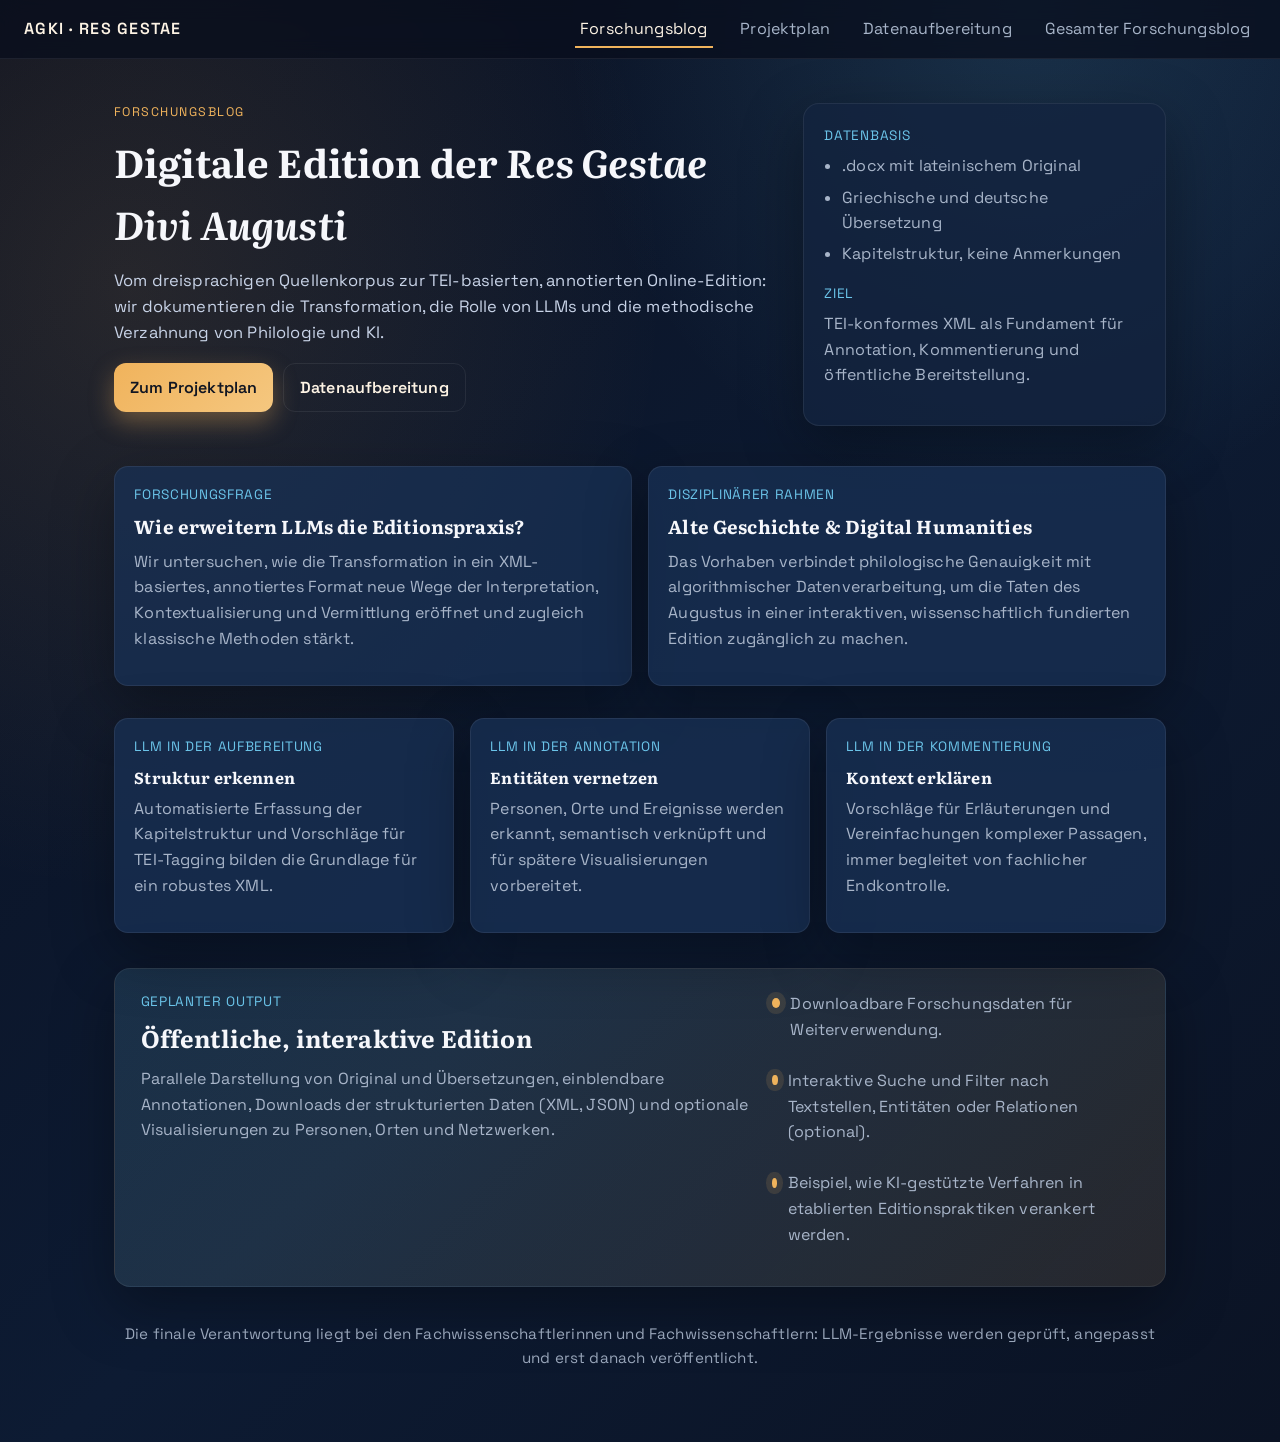
==== index.html @ 8548e999 "Update project plan copy and rename longform page" ====
﻿<!doctype html>
<html lang="de">
<head>
  <meta charset="UTF-8">
  <meta name="viewport" content="width=device-width, initial-scale=1">
  <title>Forschungsblog | Digitale Edition Res Gestae</title>
  <link rel="stylesheet" href="styles.css">
</head>
<body>
  <header class="site-header">
    <div class="brand">AGKI · Res Gestae</div>
    <nav>
      <a class="active" href="index.html">Forschungsblog</a>
      <a href="projektplan.html">Projektplan</a>
      <a href="datenaufbereitung.html">Datenaufbereitung</a>
      <a href="gesamter-forschungsblog.html">Gesamter Forschungsblog</a>
    </nav>
  </header>

  <main class="page">
    <section class="hero">
      <div class="hero-copy">
        <p class="eyebrow">Forschungsblog</p>
        <h1>Digitale Edition der <em>Res Gestae Divi Augusti</em></h1>
        <p class="lead">Vom dreisprachigen Quellenkorpus zur TEI-basierten, annotierten Online-Edition: wir dokumentieren die Transformation, die Rolle von LLMs und die methodische Verzahnung von Philologie und KI.</p>
        <div class="actions">
          <a class="button" href="projektplan.html">Zum Projektplan</a>
          <a class="button ghost" href="datenaufbereitung.html">Datenaufbereitung</a>
        </div>
      </div>
      <div class="hero-card">
        <p class="label">Datenbasis</p>
        <ul>
          <li>.docx mit lateinischem Original</li>
          <li>Griechische und deutsche Übersetzung</li>
          <li>Kapitelstruktur, keine Anmerkungen</li>
        </ul>
        <p class="label">Ziel</p>
        <p>TEI-konformes XML als Fundament für Annotation, Kommentierung und öffentliche Bereitstellung.</p>
      </div>
    </section>

    <section class="grid two">
      <article class="card">
        <p class="label">Forschungsfrage</p>
        <h3>Wie erweitern LLMs die Editionspraxis?</h3>
        <p>Wir untersuchen, wie die Transformation in ein XML-basiertes, annotiertes Format neue Wege der Interpretation, Kontextualisierung und Vermittlung eröffnet und zugleich klassische Methoden stärkt.</p>
      </article>
      <article class="card">
        <p class="label">Disziplinärer Rahmen</p>
        <h3>Alte Geschichte & Digital Humanities</h3>
        <p>Das Vorhaben verbindet philologische Genauigkeit mit algorithmischer Datenverarbeitung, um die Taten des Augustus in einer interaktiven, wissenschaftlich fundierten Edition zugänglich zu machen.</p>
      </article>
    </section>

    <section class="grid three">
      <article class="card">
        <p class="label">LLM in der Aufbereitung</p>
        <h4>Struktur erkennen</h4>
        <p>Automatisierte Erfassung der Kapitelstruktur und Vorschläge für TEI-Tagging bilden die Grundlage für ein robustes XML.</p>
      </article>
      <article class="card">
        <p class="label">LLM in der Annotation</p>
        <h4>Entitäten vernetzen</h4>
        <p>Personen, Orte und Ereignisse werden erkannt, semantisch verknüpft und für spätere Visualisierungen vorbereitet.</p>
      </article>
      <article class="card">
        <p class="label">LLM in der Kommentierung</p>
        <h4>Kontext erklären</h4>
        <p>Vorschläge für Erläuterungen und Vereinfachungen komplexer Passagen, immer begleitet von fachlicher Endkontrolle.</p>
      </article>
    </section>

    <section class="panel">
      <div>
        <p class="label">Geplanter Output</p>
        <h2>Öffentliche, interaktive Edition</h2>
        <p>Parallele Darstellung von Original und Übersetzungen, einblendbare Annotationen, Downloads der strukturierten Daten (XML, JSON) und optionale Visualisierungen zu Personen, Orten und Netzwerken.</p>
      </div>
      <div class="list">
        <div>
          <span class="dot"></span>
          <p>Downloadbare Forschungsdaten für Weiterverwendung.</p>
        </div>
        <div>
          <span class="dot"></span>
          <p>Interaktive Suche und Filter nach Textstellen, Entitäten oder Relationen (optional).</p>
        </div>
        <div>
          <span class="dot"></span>
          <p>Beispiel, wie KI-gestützte Verfahren in etablierten Editionspraktiken verankert werden.</p>
        </div>
      </div>
    </section>

    <section class="footnote">
      <p>Die finale Verantwortung liegt bei den Fachwissenschaftlerinnen und Fachwissenschaftlern: LLM-Ergebnisse werden geprüft, angepasst und erst danach veröffentlicht.</p>
    </section>
  </main>
</body>
</html>
---- styles.css ----
@import url('https://fonts.googleapis.com/css2?family=Space+Grotesk:wght@400;500;600&family=Literata:wght@600&display=swap');

:root {
  --bg: #0b1324;
  --bg-alt: #0f1f36;
  --panel: rgba(19, 35, 63, 0.8);
  --card: rgba(24, 49, 84, 0.75);
  --accent: #f0b35c;
  --accent-2: #6bc4e9;
  --text: #e7ecf4;
  --muted: #a8b5c9;
  --border: rgba(255, 255, 255, 0.07);
  --shadow: 0 20px 60px rgba(0, 0, 0, 0.35);
}

* { box-sizing: border-box; }

body {
  margin: 0;
  font-family: 'Space Grotesk', 'Segoe UI', 'Helvetica Neue', Arial, sans-serif;
  color: var(--text);
  background: radial-gradient(120% 120% at 10% 20%, rgba(240, 179, 92, 0.12), transparent 35%),
              radial-gradient(120% 120% at 80% 0%, rgba(107, 196, 233, 0.15), transparent 30%),
              linear-gradient(135deg, #0a1020, #0d1b33 55%, #0b1324 100%);
  min-height: 100vh;
  line-height: 1.6;
  letter-spacing: 0.01em;
}

h1, h2, h3, h4, h5 {
  font-family: 'Literata', 'Times New Roman', serif;
  margin: 0 0 0.35em;
  color: #f6f7fb;
}

p {
  margin: 0 0 1em;
  color: var(--muted);
}

ul { padding-left: 1.1rem; color: var(--muted); }
ul li { margin-bottom: 0.35em; }
ol { padding-left: 1.1rem; color: var(--muted); }
ol li { margin-bottom: 0.5em; }

a { color: inherit; text-decoration: none; }

.site-header {
  position: sticky;
  top: 0;
  display: flex;
  align-items: center;
  justify-content: space-between;
  padding: 1rem 1.5rem;
  background: rgba(9, 14, 28, 0.75);
  backdrop-filter: blur(10px);
  border-bottom: 1px solid var(--border);
  z-index: 10;
}

.brand {
  font-weight: 600;
  letter-spacing: 0.08em;
  text-transform: uppercase;
  color: #fdf3e4;
}

nav a {
  margin-left: 1.1rem;
  padding: 0.45rem 0.35rem;
  border-bottom: 2px solid transparent;
  color: var(--muted);
  transition: color 0.15s ease, border-color 0.2s ease;
}
nav a:hover { color: #fdf3e4; }
nav a.active { color: #fdf3e4; border-color: var(--accent); }

.page {
  max-width: 1100px;
  margin: 0 auto;
  padding: 2.8rem 1.5rem 3.5rem;
}

.hero {
  display: grid;
  grid-template-columns: 2fr 1.1fr;
  gap: 1.75rem;
  align-items: stretch;
  margin-bottom: 2.5rem;
}

.hero-copy h1 { font-size: clamp(1.9rem, 3vw, 2.6rem); }
.lead { font-size: 1.03rem; color: #c8d3e7; }

.hero-card {
  background: var(--panel);
  border: 1px solid var(--border);
  border-radius: 16px;
  padding: 1.3rem;
  box-shadow: var(--shadow);
}
.hero-card ul { margin: 0 0 1rem; padding-left: 1.1rem; }

.eyebrow {
  text-transform: uppercase;
  letter-spacing: 0.12em;
  font-size: 0.78rem;
  color: var(--accent);
  margin: 0 0 0.5rem;
}

.label {
  font-size: 0.85rem;
  letter-spacing: 0.05em;
  text-transform: uppercase;
  color: var(--accent-2);
  margin: 0 0 0.4rem;
}

.actions { display: flex; gap: 0.6rem; margin-top: 1rem; flex-wrap: wrap; }
.button {
  display: inline-flex;
  align-items: center;
  gap: 0.4rem;
  padding: 0.65rem 1rem;
  background: linear-gradient(135deg, var(--accent), #f5c77f);
  border-radius: 12px;
  color: #111622;
  font-weight: 600;
  box-shadow: 0 10px 25px rgba(240, 179, 92, 0.35);
}
.button.ghost {
  background: transparent;
  color: #fdf3e4;
  border: 1px solid var(--border);
  box-shadow: none;
}

.grid {
  display: grid;
  gap: 1rem;
  margin: 2rem 0;
}
.grid.two { grid-template-columns: repeat(auto-fit, minmax(280px, 1fr)); }
.grid.three { grid-template-columns: repeat(auto-fit, minmax(240px, 1fr)); }

.card {
  background: var(--card);
  border: 1px solid var(--border);
  border-radius: 14px;
  padding: 1.1rem 1.2rem;
  box-shadow: var(--shadow);
}

.panel {
  display: grid;
  grid-template-columns: 2fr 1.2fr;
  gap: 1.2rem;
  background: linear-gradient(135deg, rgba(107, 196, 233, 0.14), rgba(240, 179, 92, 0.12));
  border: 1px solid var(--border);
  border-radius: 16px;
  padding: 1.4rem 1.6rem;
  box-shadow: var(--shadow);
  margin: 2.2rem 0;
}

.list { display: grid; gap: 0.6rem; }
.list div { display: flex; gap: 0.65rem; align-items: flex-start; }
.dot {
  width: 10px; height: 10px;
  margin-top: 0.45rem;
  border-radius: 50%;
  background: var(--accent);
  box-shadow: 0 0 0 6px rgba(240, 179, 92, 0.12);
}

.page-title { margin-bottom: 1.8rem; }

.prose {
  background: rgba(15, 27, 48, 0.7);
  border: 1px solid var(--border);
  border-radius: 14px;
  padding: 1.2rem 1.3rem;
  box-shadow: var(--shadow);
  margin: 1.8rem 0;
}
.prose h3 { margin-top: 0.2rem; }

.footnote {
  text-align: center;
  margin-top: 2rem;
  color: #cfd7e6;
  font-size: 0.95rem;
  opacity: 0.9;
}

@media (max-width: 820px) {
  .hero, .panel { grid-template-columns: 1fr; }
  .site-header { position: sticky; }
  .page { padding-top: 2rem; }
  nav a { margin-left: 0.8rem; }
}

@media (max-width: 540px) {
  .site-header { flex-direction: column; align-items: flex-start; gap: 0.4rem; }
  nav a { margin-left: 0; margin-right: 0.8rem; }
}
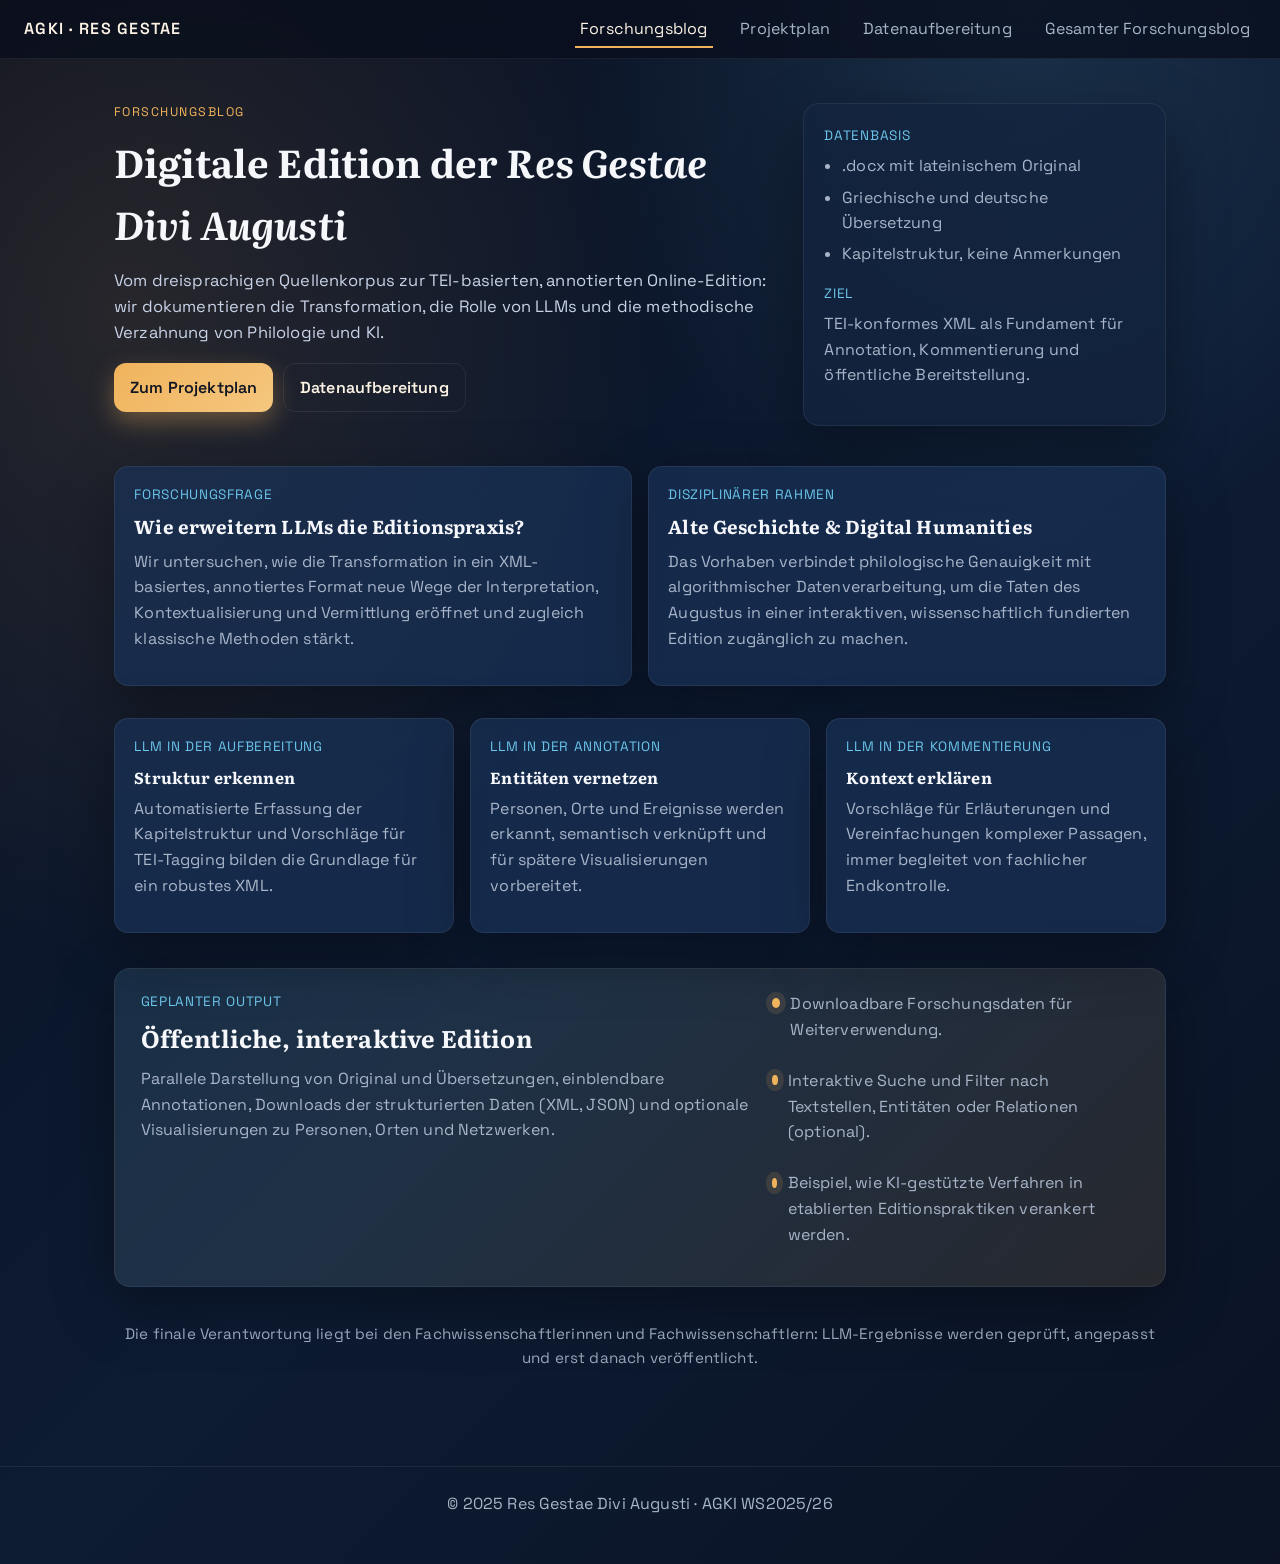
==== commit 3ea00827: "Add shared footer with copyright notice" ====
--- a/index.html
+++ b/index.html
@@ -97,5 +97,9 @@
       <p>Die finale Verantwortung liegt bei den Fachwissenschaftlerinnen und Fachwissenschaftlern: LLM-Ergebnisse werden geprüft, angepasst und erst danach veröffentlicht.</p>
     </section>
   </main>
+
+  <footer class="site-footer">
+    <p>&copy; 2025 Res Gestae Divi Augusti · AGKI WS2025/26</p>
+  </footer>
 </body>
 </html>
--- a/styles.css
+++ b/styles.css
@@ -194,6 +194,14 @@
   opacity: 0.9;
 }
 
+.site-footer {
+  text-align: center;
+  padding: 1.5rem 1rem 2rem;
+  color: var(--muted);
+  border-top: 1px solid var(--border);
+  margin-top: 1.5rem;
+}
+
 @media (max-width: 820px) {
   .hero, .panel { grid-template-columns: 1fr; }
   .site-header { position: sticky; }
@@ -204,4 +212,4 @@
 @media (max-width: 540px) {
   .site-header { flex-direction: column; align-items: flex-start; gap: 0.4rem; }
   nav a { margin-left: 0; margin-right: 0.8rem; }
-}+}
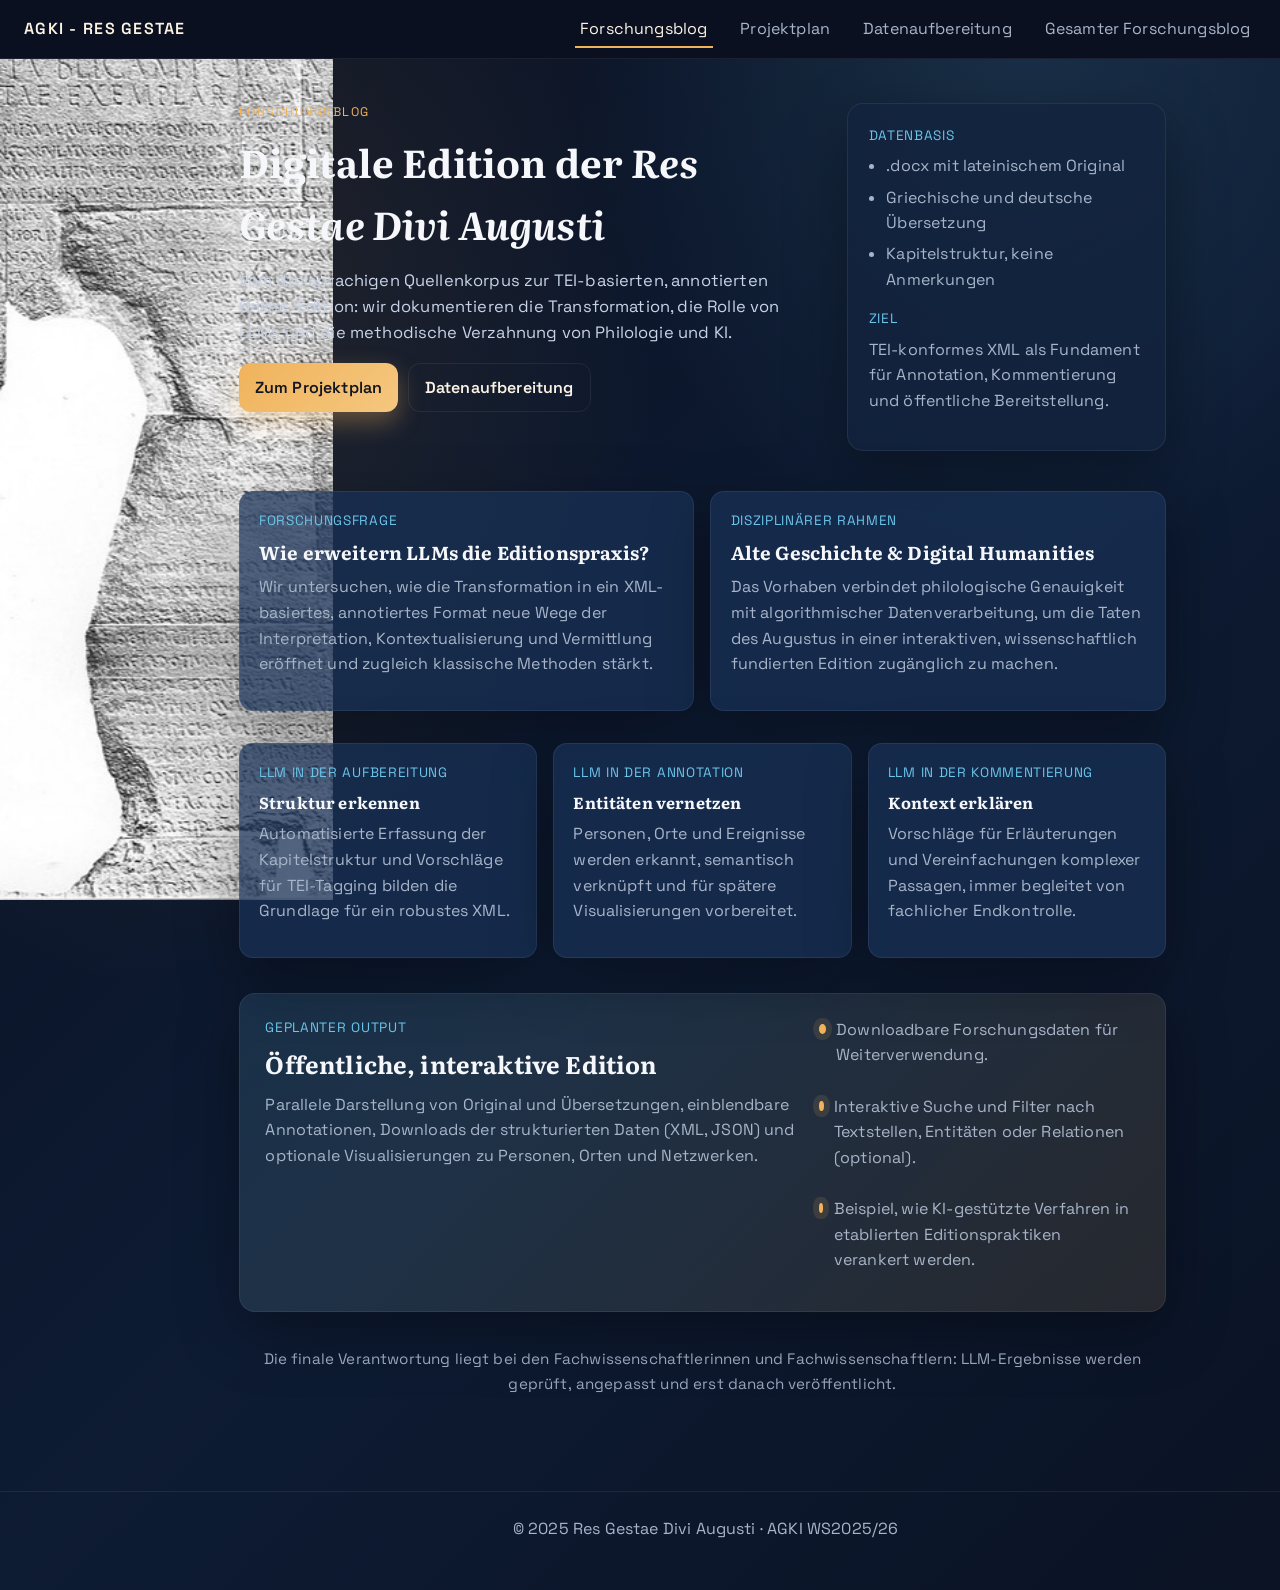
==== commit e118c974: "Make side background full height and solid navbar" ====
--- a/index.html
+++ b/index.html
@@ -8,7 +8,7 @@
 </head>
 <body>
   <header class="site-header">
-    <div class="brand">AGKI · Res Gestae</div>
+    <div class="brand">AGKI - RES GESTAE</div>
     <nav>
       <a class="active" href="index.html">Forschungsblog</a>
       <a href="projektplan.html">Projektplan</a>
--- a/styles.css
+++ b/styles.css
@@ -11,6 +11,8 @@
   --muted: #a8b5c9;
   --border: rgba(255, 255, 255, 0.07);
   --shadow: 0 20px 60px rgba(0, 0, 0, 0.35);
+  --side-band: clamp(220px, 26vw, 380px);
+  --offset-left: clamp(80px, 10vw, 160px);
 }
 
 * { box-sizing: border-box; }
@@ -25,6 +27,28 @@
   min-height: 100vh;
   line-height: 1.6;
   letter-spacing: 0.01em;
+  position: relative;
+  overflow-x: hidden;
+}
+
+body::before {
+  content: '';
+  position: fixed;
+  inset: 0 auto 0 0;
+  width: var(--side-band);
+  min-width: 220px;
+  background: url('img/Res_Gestae.jpg') center/cover no-repeat;
+  opacity: 1;
+  filter: none;
+  pointer-events: none;
+  z-index: 0;
+}
+
+.site-header,
+.page,
+.site-footer {
+  position: relative;
+  z-index: 1;
 }
 
 h1, h2, h3, h4, h5 {
@@ -52,8 +76,8 @@
   align-items: center;
   justify-content: space-between;
   padding: 1rem 1.5rem;
-  background: rgba(9, 14, 28, 0.75);
-  backdrop-filter: blur(10px);
+  background: #0a1020;
+  backdrop-filter: none;
   border-bottom: 1px solid var(--border);
   z-index: 10;
 }
@@ -78,7 +102,7 @@
 .page {
   max-width: 1100px;
   margin: 0 auto;
-  padding: 2.8rem 1.5rem 3.5rem;
+  padding: 2.8rem 1.5rem 3.5rem calc(1.3rem + var(--offset-left));
 }
 
 .hero {
@@ -196,7 +220,7 @@
 
 .site-footer {
   text-align: center;
-  padding: 1.5rem 1rem 2rem;
+  padding: 1.5rem 1rem 2rem calc(1.2rem + var(--offset-left));
   color: var(--muted);
   border-top: 1px solid var(--border);
   margin-top: 1.5rem;
@@ -204,8 +228,9 @@
 
 @media (max-width: 820px) {
   .hero, .panel { grid-template-columns: 1fr; }
-  .site-header { position: sticky; }
-  .page { padding-top: 2rem; }
+  .site-header { position: sticky; padding: 1rem 1.2rem; }
+  .page { padding: 2rem 1.2rem 3rem 1.2rem; }
+  .site-footer { padding: 1.3rem 1rem 1.8rem 1rem; }
   nav a { margin-left: 0.8rem; }
 }
 
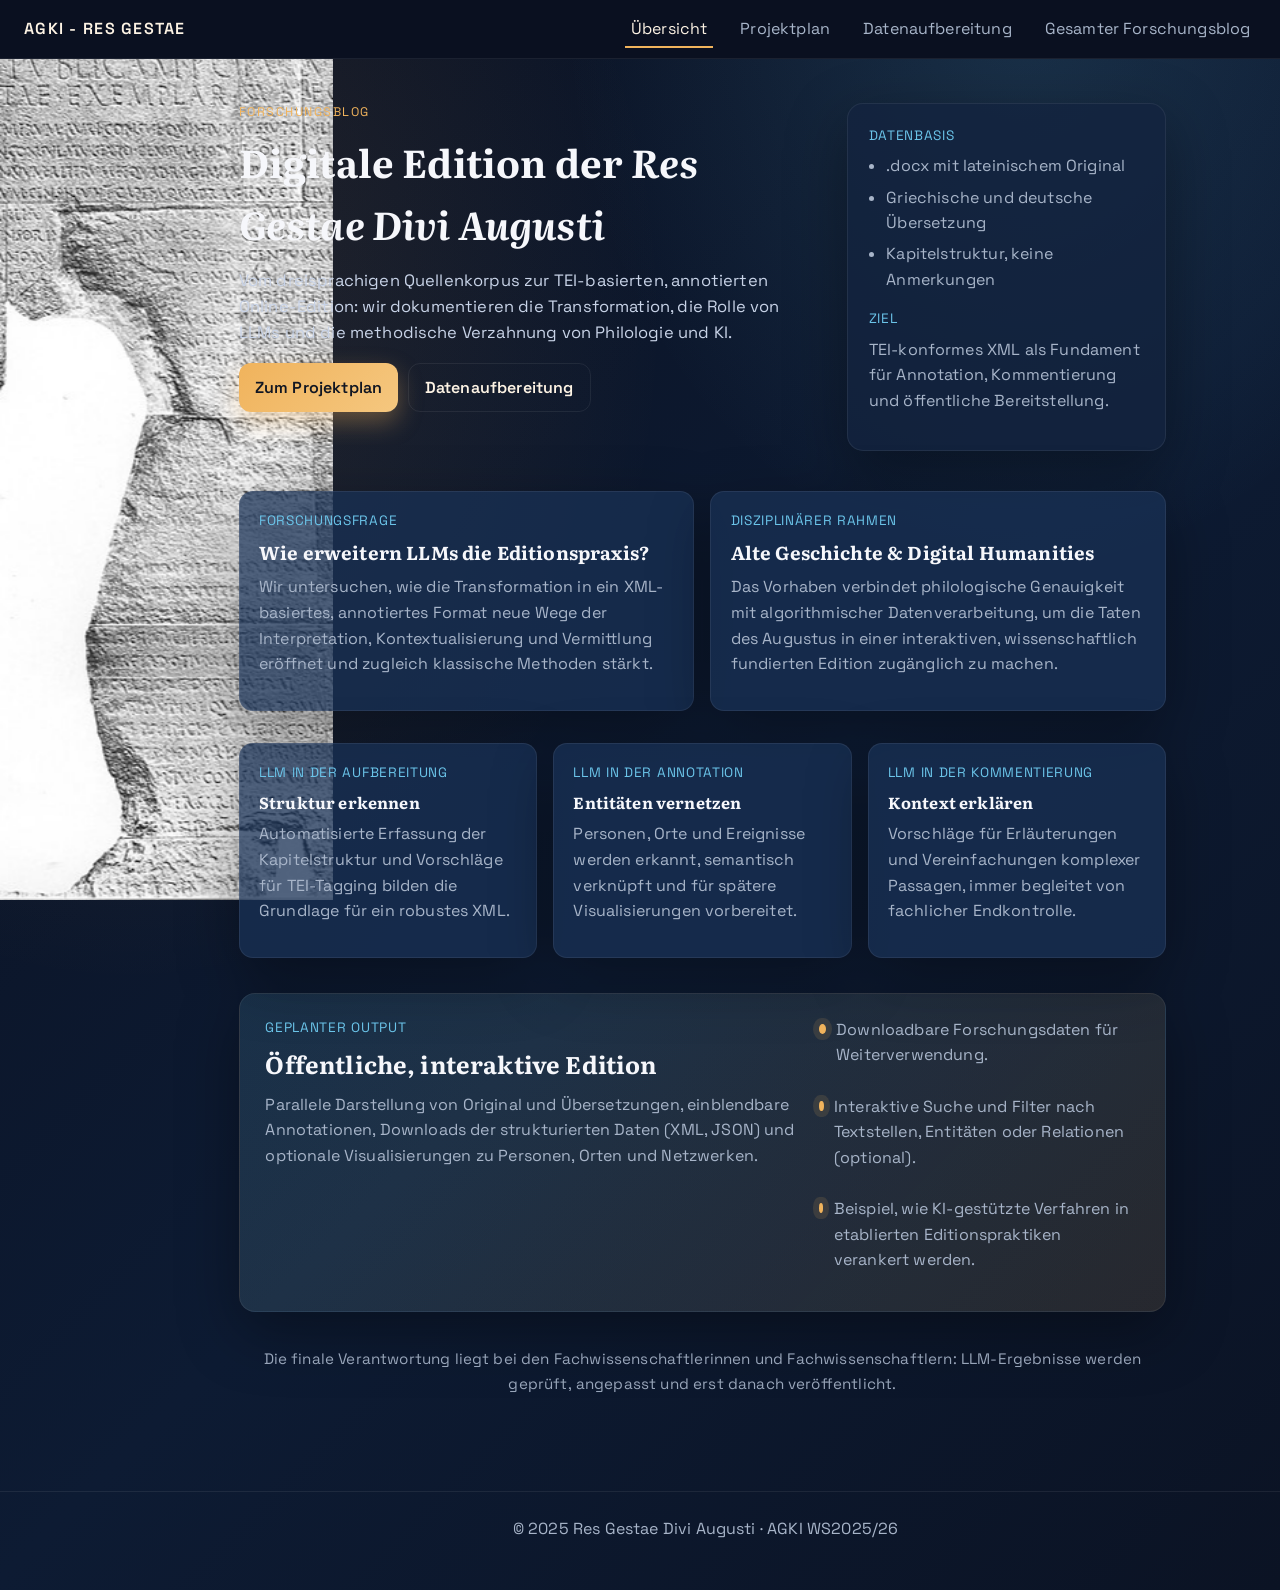
==== commit 53e40b85: "Rename navbar home link to Uebersicht" ====
--- a/index.html
+++ b/index.html
@@ -10,7 +10,7 @@
   <header class="site-header">
     <div class="brand">AGKI - RES GESTAE</div>
     <nav>
-      <a class="active" href="index.html">Forschungsblog</a>
+      <a class="active" href="index.html">Übersicht</a>
       <a href="projektplan.html">Projektplan</a>
       <a href="datenaufbereitung.html">Datenaufbereitung</a>
       <a href="gesamter-forschungsblog.html">Gesamter Forschungsblog</a>
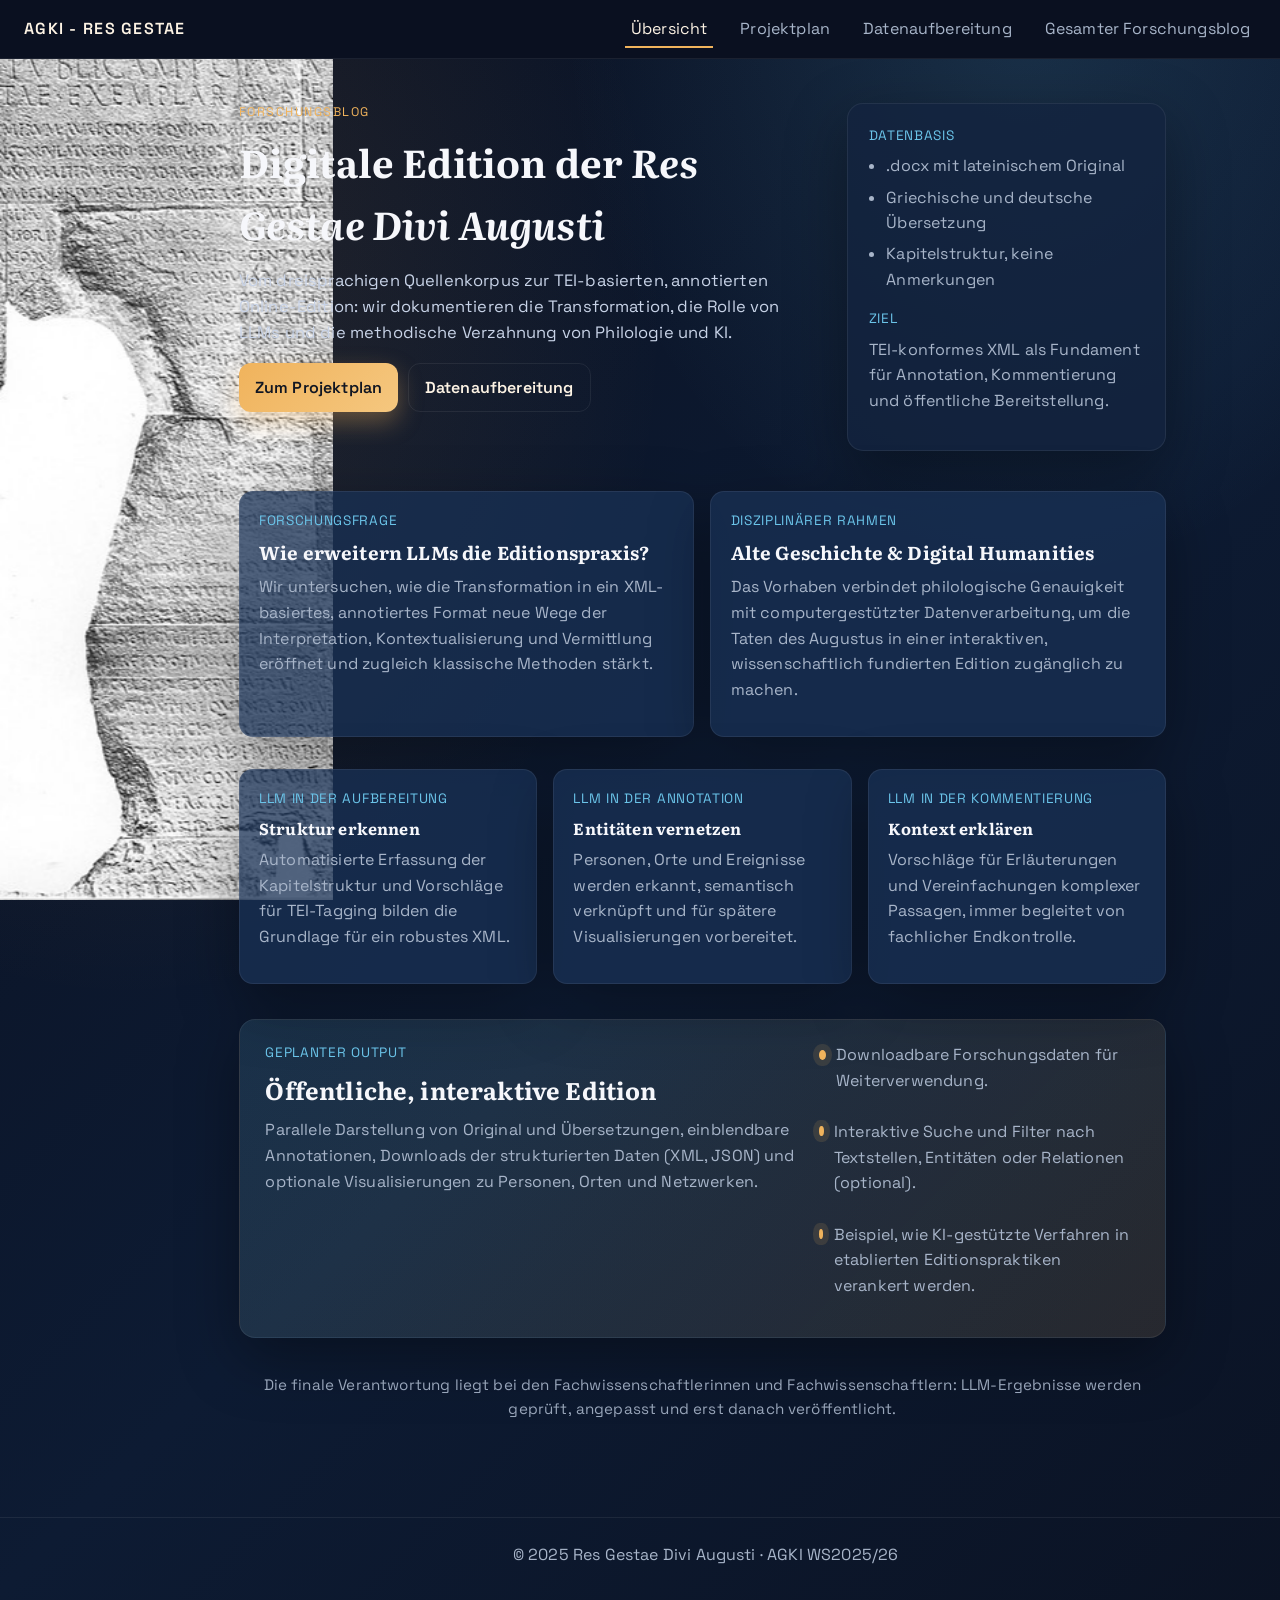
==== commit e428dac8: "Passe Formulierungen zu Datenverarbeitung an" ====
--- a/index.html
+++ b/index.html
@@ -49,7 +49,7 @@
       <article class="card">
         <p class="label">Disziplinärer Rahmen</p>
         <h3>Alte Geschichte & Digital Humanities</h3>
-        <p>Das Vorhaben verbindet philologische Genauigkeit mit algorithmischer Datenverarbeitung, um die Taten des Augustus in einer interaktiven, wissenschaftlich fundierten Edition zugänglich zu machen.</p>
+        <p>Das Vorhaben verbindet philologische Genauigkeit mit computergestützter Datenverarbeitung, um die Taten des Augustus in einer interaktiven, wissenschaftlich fundierten Edition zugänglich zu machen.</p>
       </article>
     </section>
 
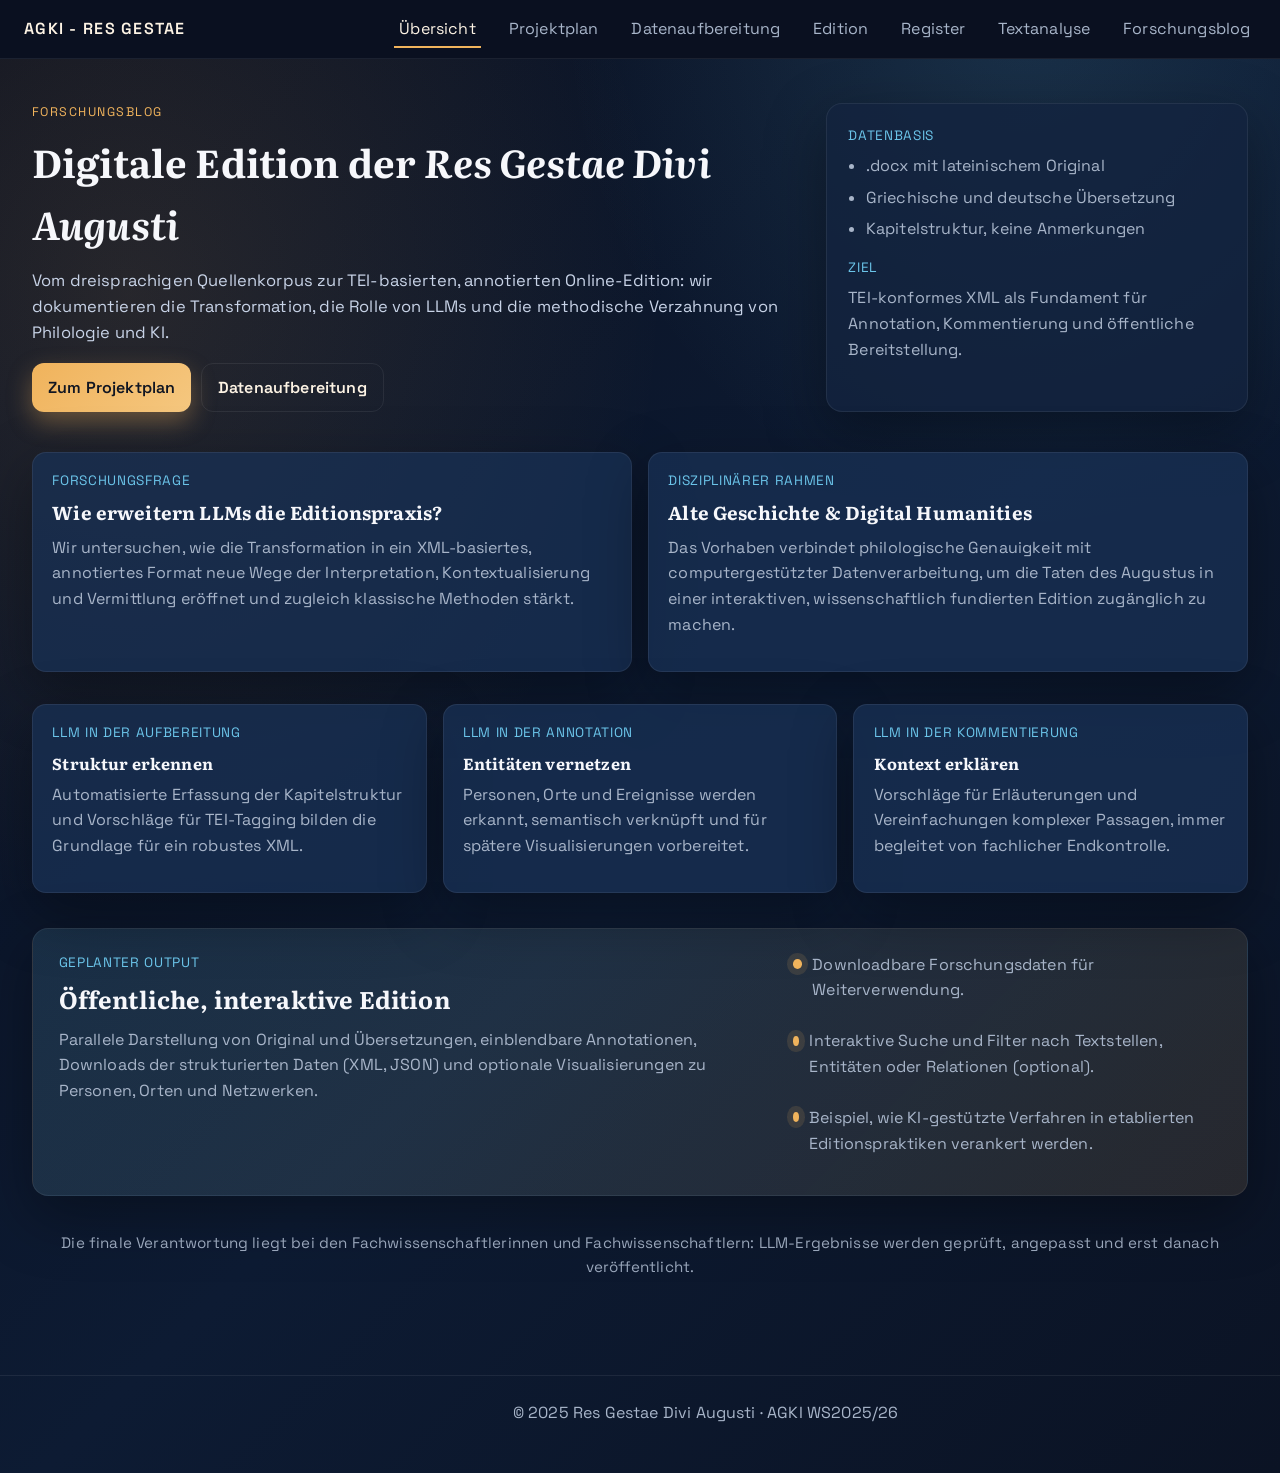
==== commit 296aafdd: "Add text analysis site, TEI exports, and project docs" ====
--- a/index.html
+++ b/index.html
@@ -13,7 +13,10 @@
       <a class="active" href="index.html">Übersicht</a>
       <a href="projektplan.html">Projektplan</a>
       <a href="datenaufbereitung.html">Datenaufbereitung</a>
-      <a href="gesamter-forschungsblog.html">Gesamter Forschungsblog</a>
+      <a href="edition.html">Edition</a>
+      <a href="register.html">Register</a>
+      <a href="textanalyse.html">Textanalyse</a>
+      <a href="gesamter-forschungsblog.html">Forschungsblog</a>
     </nav>
   </header>
 
--- a/styles.css
+++ b/styles.css
@@ -31,19 +31,6 @@
   overflow-x: hidden;
 }
 
-body::before {
-  content: '';
-  position: fixed;
-  inset: 0 auto 0 0;
-  width: var(--side-band);
-  min-width: 220px;
-  background: url('img/Res_Gestae.jpg') center/cover no-repeat;
-  opacity: 1;
-  filter: none;
-  pointer-events: none;
-  z-index: 0;
-}
-
 .site-header,
 .page,
 .site-footer {
@@ -100,9 +87,10 @@
 nav a.active { color: #fdf3e4; border-color: var(--accent); }
 
 .page {
-  max-width: 1100px;
+  max-width: 1400px;
+  width: 100%;
   margin: 0 auto;
-  padding: 2.8rem 1.5rem 3.5rem calc(1.3rem + var(--offset-left));
+  padding: 2.8rem 2rem 3.5rem 2rem;
 }
 
 .hero {
@@ -226,10 +214,434 @@
   margin-top: 1.5rem;
 }
 
+/* =========================================
+   Registry Page
+   ========================================= */
+
+.muted { color: var(--muted); }
+
+.registry-controls {
+  display: grid;
+  gap: 1rem;
+  margin: 1.5rem 0;
+}
+
+.registry-meta {
+  display: flex;
+  gap: 1rem;
+  align-items: center;
+  justify-content: space-between;
+  flex-wrap: wrap;
+}
+
+.filter-buttons {
+  display: flex;
+  gap: 0.5rem;
+  flex-wrap: wrap;
+}
+
+.pill-button {
+  border: 1px solid var(--border);
+  background: transparent;
+  color: var(--text);
+  padding: 0.45rem 0.85rem;
+  border-radius: 999px;
+  cursor: pointer;
+  font-family: 'Space Grotesk', sans-serif;
+  transition: background 0.2s ease, color 0.2s ease, border-color 0.2s ease;
+}
+.pill-button.active { 
+  background: var(--accent);
+  color: #111622;
+  border-color: var(--accent);
+  font-weight: 600;
+}
+
+.registry-counts {
+  display: flex;
+  gap: 0.5rem;
+  flex-wrap: wrap;
+  justify-content: flex-end;
+}
+
+.pill {
+  display: inline-flex;
+  align-items: center;
+  gap: 0.35rem;
+  padding: 0.35rem 0.65rem;
+  border-radius: 999px;
+  background: rgba(255, 255, 255, 0.06);
+  border: 1px solid var(--border);
+  font-size: 0.9rem;
+  color: var(--text);
+}
+.pill-person { border-color: rgba(240, 179, 92, 0.5); color: #f8d7a4; }
+.pill-place  { border-color: rgba(107, 196, 233, 0.5); color: #b8e6ff; }
+.pill-org    { border-color: rgba(140, 240, 180, 0.5); color: #c4ffd8; }
+
+.registry-search label { display: block; margin-bottom: 0.35rem; }
+.registry-input {
+  width: 100%;
+  padding: 0.7rem 0.9rem;
+  border-radius: 12px;
+  border: 1px solid var(--border);
+  background: rgba(255, 255, 255, 0.03);
+  color: var(--text);
+  font-size: 1rem;
+}
+.registry-input::placeholder { color: var(--muted); }
+
+.select-control {
+  width: 100%;
+  padding: 0.65rem 0.7rem;
+  border-radius: 10px;
+  border: 1px solid var(--border);
+  background: rgba(255, 255, 255, 0.03);
+  color: var(--text);
+}
+
+.registry-list {
+  display: grid;
+  grid-template-columns: repeat(auto-fit, minmax(260px, 1fr));
+  gap: 1rem;
+  margin-bottom: 2rem;
+}
+
+.registry-card {
+  background: var(--card);
+  border: 1px solid var(--border);
+  border-radius: 14px;
+  padding: 1rem 1.1rem;
+  box-shadow: var(--shadow);
+}
+.registry-card__meta {
+  display: flex;
+  justify-content: space-between;
+  align-items: center;
+  gap: 0.5rem;
+  margin-bottom: 0.35rem;
+}
+.registry-id {
+  font-size: 0.85rem;
+  color: var(--muted);
+}
+.registry-card h3 {
+  margin: 0 0 0.4rem;
+  font-size: 1.1rem;
+}
+.registry-card p {
+  margin: 0;
+  color: var(--muted);
+}
+
+/* Search results styling */
+#search-results {
+  background: rgba(255, 255, 255, 0.04);
+  border: 1px solid var(--border);
+  border-radius: 10px;
+  padding: 0.6rem;
+  color: var(--text);
+  max-height: 260px;
+  overflow-y: auto;
+  position: relative;
+  z-index: 3;
+  box-shadow: var(--shadow);
+}
+
+.search-count {
+  font-weight: 600;
+  margin-bottom: 0.4rem;
+}
+
+.search-hit {
+  display: grid;
+  gap: 0.25rem;
+  padding: 0.35rem 0.25rem;
+  border-bottom: 1px solid var(--border);
+  cursor: pointer;
+}
+.search-hit:last-child { border-bottom: none; }
+.search-hit:hover {
+  background: rgba(240, 179, 92, 0.08);
+}
+
+/* Modal for search */
+.modal-backdrop {
+  position: fixed;
+  inset: 0;
+  background: rgba(0, 0, 0, 0.75);
+  display: flex;
+  align-items: center;
+  justify-content: center;
+  padding: 4vh 4vw;
+  z-index: 999;
+  overflow-y: auto;
+}
+
+.modal-card {
+  width: min(900px, 100%);
+  background: var(--panel);
+  border: 1px solid var(--border);
+  border-radius: 12px;
+  box-shadow: var(--shadow);
+  padding: 1rem 1rem 1.2rem 1rem;
+  max-height: 80vh;
+  display: flex;
+  flex-direction: column;
+}
+
+.modal-header {
+  display: flex;
+  justify-content: space-between;
+  align-items: center;
+  margin-bottom: 0.75rem;
+  border-bottom: 1px solid var(--border);
+  padding-bottom: 0.5rem;
+}
+
+.modal-body {
+  max-height: 70vh;
+  overflow-y: auto;
+}
+
+.fab {
+  position: fixed;
+  right: 22px;
+  bottom: 22px;
+  display: inline-flex;
+  align-items: center;
+  justify-content: center;
+  gap: 0.35rem;
+  padding: 0.75rem 1rem;
+  border: none;
+  border-radius: 999px;
+  background: linear-gradient(135deg, var(--accent), #f5c77f);
+  color: #111622;
+  font-weight: 700;
+  letter-spacing: 0.04em;
+  box-shadow: 0 16px 36px rgba(0, 0, 0, 0.35);
+  cursor: pointer;
+  z-index: 1000;
+}
+
+.fab:hover {
+  transform: translateY(-2px);
+  box-shadow: 0 20px 40px rgba(0, 0, 0, 0.4);
+}
+
+/* =========================================
+   Edition Specific Styles (Migrated)
+   ========================================= */
+
+.edition-layout {
+  display: grid;
+  grid-template-columns: 280px 1fr 320px; /* Controls, Text, Commentary */
+  gap: 1.5rem;
+  max-width: 1800px;
+  width: 100%;
+  margin: 0 auto;
+  padding: 2rem 1.5rem 3rem 1.5rem;
+}
+
+/* Controls Sidebar */
+.controls-sidebar {
+  background: var(--panel);
+  border-right: 1px solid var(--border);
+  padding: 1rem;
+  border-radius: 8px;
+  position: sticky;
+  top: 80px;
+  align-self: flex-start;
+  max-height: calc(100vh - 100px);
+  overflow-y: auto;
+}
+
+/* Main Text Area */
+.text-area {
+  padding-right: 1rem;
+  scroll-behavior: smooth;
+}
+
+.chapter-container {
+  margin-bottom: 3rem;
+  padding-bottom: 2rem;
+  border-bottom: 1px solid var(--border);
+}
+
+.chapter-header {
+  font-family: 'Literata', serif;
+  color: var(--accent);
+  margin-bottom: 1rem;
+  position: sticky;
+  top: 0;
+  background: var(--bg); /* Match main bg */
+  z-index: 5;
+  padding: 0.5rem 0;
+  border-bottom: 1px solid var(--border);
+  display: flex;
+  justify-content: space-between;
+  align-items: center;
+}
+
+/* Parallel Grid (Desktop Default) */
+.parallel-grid {
+  display: grid;
+  grid-template-columns: repeat(3, 1fr);
+  gap: 1.5rem;
+}
+
+.lang-column h4 {
+  font-size: 0.85rem;
+  text-transform: uppercase;
+  letter-spacing: 0.05em;
+  color: var(--muted);
+  border-bottom: 1px solid var(--border);
+  padding: 0.35rem 0 0.6rem 0;
+  margin-bottom: 1rem;
+  position: sticky;
+  top: 0;
+  background: var(--bg);
+  z-index: 3;
+}
+
+.text-segment {
+  margin-bottom: 1.5rem;
+  line-height: 1.7;
+}
+
+/* Entities */
+.entity {
+  border-bottom: 1px dotted;
+  cursor: help;
+  transition: background 0.2s;
+}
+.entity.person { border-color: #ff9f43; color: #ff9f43; }
+.entity.place { border-color: #54a0ff; color: #54a0ff; }
+.entity.org { border-color: #1dd1a1; color: #1dd1a1; }
+.entity:hover { background: rgba(255, 255, 255, 0.1); }
+
+/* Search Highlights */
+mark {
+  background-color: rgba(240, 179, 92, 0.5);
+  color: #fff;
+  padding: 0 2px;
+  border-radius: 2px;
+}
+
+/* Commentary Sidebar */
+.commentary-sidebar {
+  background: var(--card);
+  border-left: 1px solid var(--border);
+  padding: 1rem;
+  border-radius: 8px;
+  overflow-y: auto;
+  position: sticky;
+  top: 80px;
+  align-self: flex-start;
+  max-height: calc(100vh - 100px);
+}
+
+.commentary-card {
+  background: rgba(0,0,0,0.2);
+  border: 1px solid var(--border);
+  padding: 0.8rem;
+  margin-bottom: 1rem;
+  border-radius: 6px;
+}
+
+.ptr-marker {
+  color: var(--accent-2);
+  font-size: 0.8em;
+  vertical-align: super;
+  cursor: pointer;
+  margin-left: 2px;
+}
+
+/* Mobile Tab Controls (Hidden by default) */
+.mobile-tabs {
+  display: none; /* Only show on mobile */
+  gap: 0.5rem;
+  margin-bottom: 1rem;
+  background: var(--panel);
+  padding: 0.5rem;
+  border-radius: 8px;
+  position: sticky;
+  top: 40px; /* Below chapter header */
+  z-index: 4;
+}
+
+.tab-btn {
+  flex: 1;
+  background: transparent;
+  border: 1px solid var(--border);
+  color: var(--muted);
+  padding: 0.5rem;
+  border-radius: 4px;
+  cursor: pointer;
+  font-family: 'Space Grotesk', sans-serif;
+}
+
+.tab-btn.active {
+  background: var(--accent);
+  color: #111622;
+  border-color: var(--accent);
+  font-weight: 600;
+}
+
+/* Responsive Breakpoints */
+
+@media (max-width: 1200px) {
+  .edition-layout {
+    grid-template-columns: 200px 1fr; /* Hide commentary sidebar */
+  }
+  .commentary-sidebar {
+    display: none; /* TODO: Make this toggleable */
+  }
+}
+
+@media (max-width: 900px) {
+  .edition-layout { 
+    grid-template-columns: 1fr; 
+    height: auto; 
+    display: block; /* Stack everything */
+  }
+  
+  .controls-sidebar { 
+    margin-bottom: 1rem; 
+    max-height: 300px; /* Collapsible feel */
+  }
+
+  /* Switch to single column view */
+  .parallel-grid {
+    display: block; /* Remove grid */
+  }
+  
+  /* Hide all columns by default on mobile */
+  .lang-column {
+    display: none; 
+  }
+  
+  /* Only show the active one (managed by JS) */
+  .lang-column.active {
+    display: block;
+    animation: fadeIn 0.3s ease;
+  }
+  
+  /* Show tab controls */
+  .mobile-tabs {
+    display: flex;
+  }
+}
+
+@keyframes fadeIn {
+  from { opacity: 0; }
+  to { opacity: 1; }
+}
+
 @media (max-width: 820px) {
   .hero, .panel { grid-template-columns: 1fr; }
   .site-header { position: sticky; padding: 1rem 1.2rem; }
-  .page { padding: 2rem 1.2rem 3rem 1.2rem; }
+  .page { padding: 2rem 1.2rem 3rem 1.2rem; max-width: 100%; }
   .site-footer { padding: 1.3rem 1rem 1.8rem 1rem; }
   nav a { margin-left: 0.8rem; }
 }
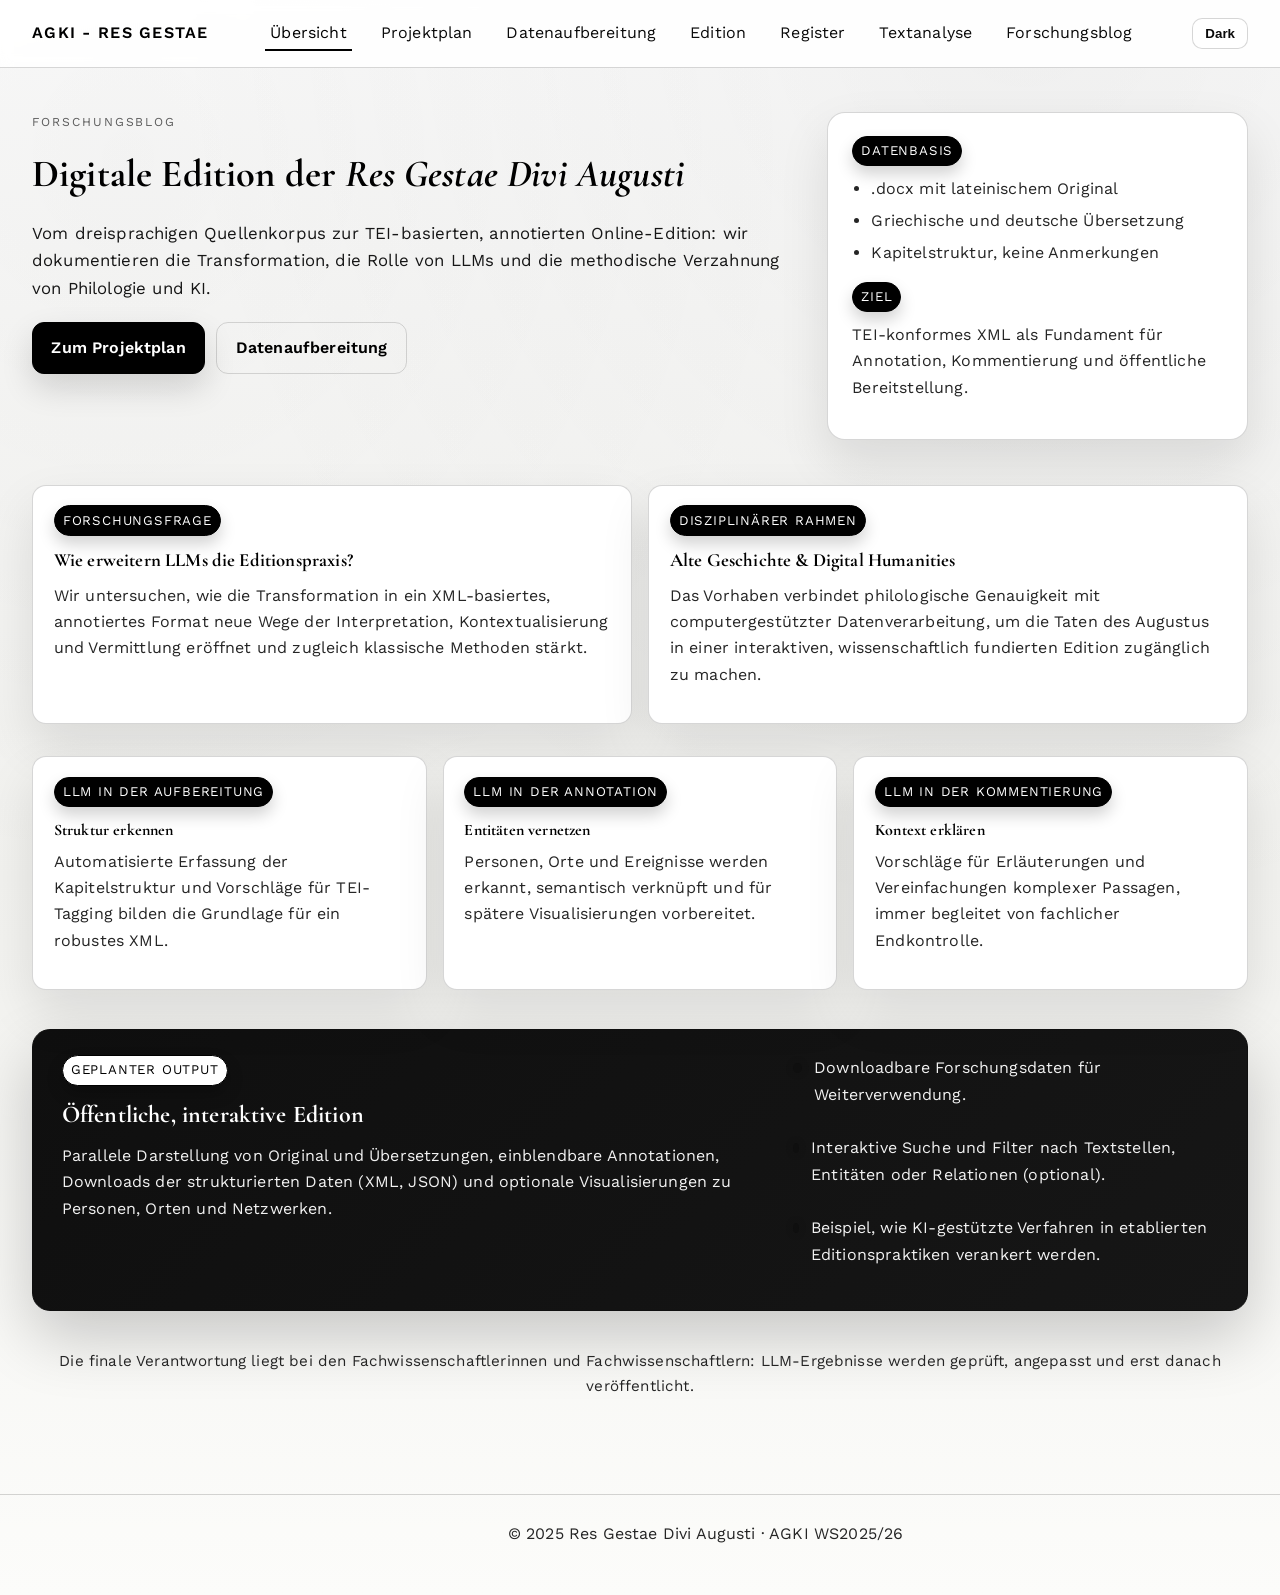
==== commit 5f4b4907: "Add dark mode toggle with theme script" ====
--- a/index.html
+++ b/index.html
@@ -18,6 +18,7 @@
       <a href="textanalyse.html">Textanalyse</a>
       <a href="gesamter-forschungsblog.html">Forschungsblog</a>
     </nav>
+    <button class="theme-toggle" type="button" aria-label="Theme umschalten">Dark</button>
   </header>
 
   <main class="page">
@@ -104,5 +105,6 @@
   <footer class="site-footer">
     <p>&copy; 2025 Res Gestae Divi Augusti · AGKI WS2025/26</p>
   </footer>
+  <script src="scripts/theme.js"></script>
 </body>
 </html>
--- a/styles.css
+++ b/styles.css
@@ -1,34 +1,53 @@
-@import url('https://fonts.googleapis.com/css2?family=Space+Grotesk:wght@400;500;600&family=Literata:wght@600&display=swap');
+@import url('https://fonts.googleapis.com/css2?family=Work+Sans:wght@400;500;600&family=Cormorant+Garamond:wght@600&display=swap');
 
 :root {
-  --bg: #0b1324;
-  --bg-alt: #0f1f36;
-  --panel: rgba(19, 35, 63, 0.8);
-  --card: rgba(24, 49, 84, 0.75);
-  --accent: #f0b35c;
-  --accent-2: #6bc4e9;
-  --text: #e7ecf4;
-  --muted: #a8b5c9;
-  --border: rgba(255, 255, 255, 0.07);
-  --shadow: 0 20px 60px rgba(0, 0, 0, 0.35);
+  --bg: #fcfcfa;
+  --bg-alt: #f1f1ee;
+  --panel: #ffffff;
+  --card: #f7f7f5;
+  --accent: #000000;
+  --accent-2: #111111;
+  --text: #0a0a0a;
+  --muted: #252525;
+  --border: rgba(0, 0, 0, 0.16);
+  --shadow: 0 22px 50px rgba(0, 0, 0, 0.1);
   --side-band: clamp(220px, 26vw, 380px);
   --offset-left: clamp(80px, 10vw, 160px);
 }
 
+:root[data-theme="dark"] {
+  --bg: #0c0c10;
+  --bg-alt: #12121a;
+  --panel: #15151f;
+  --card: #1a1a25;
+  --accent: #f5f5f5;
+  --accent-2: #e8e8ef;
+  --text: #f2f2f6;
+  --muted: #b6b6c4;
+  --border: rgba(255, 255, 255, 0.12);
+  --shadow: 0 24px 54px rgba(0, 0, 0, 0.45);
+}
+
 * { box-sizing: border-box; }
 
 body {
   margin: 0;
-  font-family: 'Space Grotesk', 'Segoe UI', 'Helvetica Neue', Arial, sans-serif;
+  font-family: 'Work Sans', 'Segoe UI', 'Helvetica Neue', Arial, sans-serif;
   color: var(--text);
-  background: radial-gradient(120% 120% at 10% 20%, rgba(240, 179, 92, 0.12), transparent 35%),
-              radial-gradient(120% 120% at 80% 0%, rgba(107, 196, 233, 0.15), transparent 30%),
-              linear-gradient(135deg, #0a1020, #0d1b33 55%, #0b1324 100%);
+  background: radial-gradient(140% 120% at 10% 10%, rgba(0, 0, 0, 0.04), transparent 38%),
+              radial-gradient(160% 140% at 80% 0%, rgba(0, 0, 0, 0.06), transparent 42%),
+              linear-gradient(180deg, #ffffff 0%, #f1f1ee 55%, #fcfcfa 100%);
   min-height: 100vh;
-  line-height: 1.6;
+  line-height: 1.65;
   letter-spacing: 0.01em;
   position: relative;
   overflow-x: hidden;
+}
+
+body[data-theme="dark"] {
+  background: radial-gradient(140% 120% at 10% 10%, rgba(255, 255, 255, 0.05), transparent 38%),
+              radial-gradient(160% 140% at 80% 0%, rgba(255, 255, 255, 0.04), transparent 42%),
+              linear-gradient(180deg, #0e0e14 0%, #0c0c12 55%, #0c0c10 100%);
 }
 
 .site-header,
@@ -39,9 +58,9 @@
 }
 
 h1, h2, h3, h4, h5 {
-  font-family: 'Literata', 'Times New Roman', serif;
+  font-family: 'Cormorant Garamond', 'Times New Roman', serif;
   margin: 0 0 0.35em;
-  color: #f6f7fb;
+  color: var(--accent);
 }
 
 p {
@@ -62,29 +81,49 @@
   display: flex;
   align-items: center;
   justify-content: space-between;
-  padding: 1rem 1.5rem;
-  background: #0a1020;
-  backdrop-filter: none;
+  padding: 1.1rem 2rem;
+  background: rgba(255, 255, 255, 0.9);
+  backdrop-filter: blur(6px);
   border-bottom: 1px solid var(--border);
   z-index: 10;
+}
+
+body[data-theme="dark"] .site-header {
+  background: rgba(15, 15, 22, 0.9);
+}
+
+.theme-toggle {
+  margin-left: 1rem;
+  padding: 0.45rem 0.75rem;
+  border-radius: 10px;
+  border: 1px solid var(--border);
+  background: var(--panel);
+  color: var(--text);
+  cursor: pointer;
+  font-weight: 600;
+  transition: background 0.2s ease, color 0.2s ease, border-color 0.2s ease, transform 0.1s ease;
+}
+.theme-toggle:hover {
+  transform: translateY(-1px);
+  border-color: var(--accent);
 }
 
 .brand {
   font-weight: 600;
   letter-spacing: 0.08em;
   text-transform: uppercase;
-  color: #fdf3e4;
+  color: var(--accent);
 }
 
 nav a {
   margin-left: 1.1rem;
   padding: 0.45rem 0.35rem;
   border-bottom: 2px solid transparent;
-  color: var(--muted);
+  color: var(--text);
   transition: color 0.15s ease, border-color 0.2s ease;
 }
-nav a:hover { color: #fdf3e4; }
-nav a.active { color: #fdf3e4; border-color: var(--accent); }
+nav a:hover { color: var(--accent); }
+nav a.active { color: var(--accent); border-color: var(--accent); }
 
 .page {
   max-width: 1400px;
@@ -96,57 +135,86 @@
 .hero {
   display: grid;
   grid-template-columns: 2fr 1.1fr;
-  gap: 1.75rem;
-  align-items: stretch;
-  margin-bottom: 2.5rem;
-}
-
-.hero-copy h1 { font-size: clamp(1.9rem, 3vw, 2.6rem); }
-.lead { font-size: 1.03rem; color: #c8d3e7; }
+  gap: 1.9rem;
+  align-items: start;
+  margin-bottom: 2.8rem;
+}
+.hero.single {
+  grid-template-columns: 1fr;
+}
+
+.hero-copy h1 { font-size: clamp(2rem, 3vw, 2.8rem); }
+.lead { font-size: 1.05rem; color: #161616; }
 
 .hero-card {
   background: var(--panel);
   border: 1px solid var(--border);
-  border-radius: 16px;
-  padding: 1.3rem;
+  border-radius: 18px;
+  padding: 1.4rem 1.5rem;
   box-shadow: var(--shadow);
 }
-.hero-card ul { margin: 0 0 1rem; padding-left: 1.1rem; }
+.hero-card ul { margin: 0 0 1rem; padding-left: 1.2rem; }
 
 .eyebrow {
   text-transform: uppercase;
-  letter-spacing: 0.12em;
-  font-size: 0.78rem;
-  color: var(--accent);
-  margin: 0 0 0.5rem;
+  letter-spacing: 0.16em;
+  font-size: 0.76rem;
+  color: #5c5c5c;
+  margin: 0 0 0.65rem;
 }
 
 .label {
-  font-size: 0.85rem;
-  letter-spacing: 0.05em;
+  display: inline-flex;
+  align-items: center;
+  gap: 0.35rem;
+  font-size: 0.83rem;
+  letter-spacing: 0.06em;
   text-transform: uppercase;
-  color: var(--accent-2);
-  margin: 0 0 0.4rem;
-}
-
-.actions { display: flex; gap: 0.6rem; margin-top: 1rem; flex-wrap: wrap; }
+  color: #ffffff;
+  padding: 0.2rem 0.5rem;
+  border-radius: 999px;
+  background: #000000;
+  border: 1px solid #000000;
+  box-shadow: 0 8px 16px rgba(0, 0, 0, 0.18);
+  margin: 0 0 0.6rem;
+}
+.panel .label {
+  background: #ffffff;
+  color: #000000;
+  border-color: #000000;
+  box-shadow: 0 8px 16px rgba(0, 0, 0, 0.24);
+}
+
+.actions { display: flex; gap: 0.7rem; margin-top: 1.2rem; flex-wrap: wrap; }
 .button {
   display: inline-flex;
   align-items: center;
   gap: 0.4rem;
-  padding: 0.65rem 1rem;
-  background: linear-gradient(135deg, var(--accent), #f5c77f);
+  padding: 0.75rem 1.15rem;
+  background: var(--accent);
   border-radius: 12px;
-  color: #111622;
+  color: #ffffff;
   font-weight: 600;
-  box-shadow: 0 10px 25px rgba(240, 179, 92, 0.35);
+  border: 1px solid var(--accent);
+  box-shadow: 0 14px 32px rgba(0, 0, 0, 0.14);
+  transition: transform 0.15s ease, box-shadow 0.2s ease, background 0.2s ease, color 0.2s ease;
+}
+.button:hover {
+  transform: translateY(-1px);
+  box-shadow: 0 18px 40px rgba(0, 0, 0, 0.16);
 }
 .button.ghost {
   background: transparent;
-  color: #fdf3e4;
-  border: 1px solid var(--border);
+  color: var(--accent);
+  border: 1px solid rgba(0, 0, 0, 0.14);
   box-shadow: none;
 }
+.button.ghost:hover {
+  background: var(--accent);
+  color: #ffffff;
+  box-shadow: 0 12px 28px rgba(0, 0, 0, 0.12);
+}
+.button.small { padding: 0.45rem 0.75rem; font-size: 0.9rem; border-radius: 10px; }
 
 .grid {
   display: grid;
@@ -157,59 +225,64 @@
 .grid.three { grid-template-columns: repeat(auto-fit, minmax(240px, 1fr)); }
 
 .card {
-  background: var(--card);
+  background: var(--panel);
   border: 1px solid var(--border);
   border-radius: 14px;
-  padding: 1.1rem 1.2rem;
+  padding: 1.2rem 1.3rem;
   box-shadow: var(--shadow);
-}
+  transition: transform 0.15s ease;
+}
+.card:hover { transform: translateY(-2px); }
 
 .panel {
   display: grid;
   grid-template-columns: 2fr 1.2fr;
-  gap: 1.2rem;
-  background: linear-gradient(135deg, rgba(107, 196, 233, 0.14), rgba(240, 179, 92, 0.12));
-  border: 1px solid var(--border);
-  border-radius: 16px;
-  padding: 1.4rem 1.6rem;
-  box-shadow: var(--shadow);
-  margin: 2.2rem 0;
-}
-
-.list { display: grid; gap: 0.6rem; }
-.list div { display: flex; gap: 0.65rem; align-items: flex-start; }
+  gap: 1.4rem;
+  background: linear-gradient(135deg, #0f0f0f, #161616);
+  border: 1px solid #0f0f0f;
+  border-radius: 18px;
+  padding: 1.6rem 1.8rem;
+  box-shadow: 0 26px 64px rgba(0, 0, 0, 0.2);
+  margin: 2.4rem 0;
+  color: #f3f3f3;
+}
+.panel > *:only-child { grid-column: 1 / -1; }
+.panel h2, .panel h3 { color: #ffffff; }
+.panel p { color: #f2f2f2; }
+
+.list { display: grid; gap: 0.7rem; }
+.list div { display: flex; gap: 0.75rem; align-items: flex-start; }
 .dot {
   width: 10px; height: 10px;
-  margin-top: 0.45rem;
+  margin-top: 0.48rem;
   border-radius: 50%;
-  background: var(--accent);
-  box-shadow: 0 0 0 6px rgba(240, 179, 92, 0.12);
-}
-
-.page-title { margin-bottom: 1.8rem; }
+  background: #0f0f0f;
+  box-shadow: 0 0 0 7px rgba(0, 0, 0, 0.07);
+}
+
+.page-title { margin-bottom: 1.9rem; }
 
 .prose {
-  background: rgba(15, 27, 48, 0.7);
+  background: var(--panel);
   border: 1px solid var(--border);
   border-radius: 14px;
   padding: 1.2rem 1.3rem;
   box-shadow: var(--shadow);
-  margin: 1.8rem 0;
+  margin: 1.9rem 0;
 }
 .prose h3 { margin-top: 0.2rem; }
 
 .footnote {
   text-align: center;
-  margin-top: 2rem;
-  color: #cfd7e6;
+  margin-top: 2.2rem;
+  color: #2d2d2d;
   font-size: 0.95rem;
-  opacity: 0.9;
 }
 
 .site-footer {
   text-align: center;
-  padding: 1.5rem 1rem 2rem calc(1.2rem + var(--offset-left));
-  color: var(--muted);
+  padding: 1.6rem 1rem 2rem calc(1.2rem + var(--offset-left));
+  color: #3a3a3a;
   border-top: 1px solid var(--border);
   margin-top: 1.5rem;
 }
@@ -242,18 +315,19 @@
 
 .pill-button {
   border: 1px solid var(--border);
-  background: transparent;
+  background: #f6f6f6;
   color: var(--text);
-  padding: 0.45rem 0.85rem;
+  padding: 0.45rem 0.9rem;
   border-radius: 999px;
   cursor: pointer;
-  font-family: 'Space Grotesk', sans-serif;
-  transition: background 0.2s ease, color 0.2s ease, border-color 0.2s ease;
-}
+  font-family: 'Work Sans', sans-serif;
+  transition: background 0.2s ease, color 0.2s ease, border-color 0.2s ease, transform 0.15s ease;
+}
+.pill-button:hover { transform: translateY(-1px); }
 .pill-button.active { 
   background: var(--accent);
-  color: #111622;
-  border-color: var(--accent);
+  color: #ffffff;
+  border-color: #0f0f0f;
   font-weight: 600;
 }
 
@@ -268,35 +342,35 @@
   display: inline-flex;
   align-items: center;
   gap: 0.35rem;
-  padding: 0.35rem 0.65rem;
+  padding: 0.35rem 0.7rem;
   border-radius: 999px;
-  background: rgba(255, 255, 255, 0.06);
+  background: #f4f4f4;
   border: 1px solid var(--border);
   font-size: 0.9rem;
-  color: var(--text);
-}
-.pill-person { border-color: rgba(240, 179, 92, 0.5); color: #f8d7a4; }
-.pill-place  { border-color: rgba(107, 196, 233, 0.5); color: #b8e6ff; }
-.pill-org    { border-color: rgba(140, 240, 180, 0.5); color: #c4ffd8; }
+  color: var(--accent);
+}
+.pill-person { border-style: solid; }
+.pill-place  { border-style: dashed; }
+.pill-org    { border-style: dotted; }
 
 .registry-search label { display: block; margin-bottom: 0.35rem; }
 .registry-input {
   width: 100%;
-  padding: 0.7rem 0.9rem;
+  padding: 0.75rem 0.95rem;
   border-radius: 12px;
   border: 1px solid var(--border);
-  background: rgba(255, 255, 255, 0.03);
+  background: #ffffff;
   color: var(--text);
   font-size: 1rem;
 }
-.registry-input::placeholder { color: var(--muted); }
+.registry-input::placeholder { color: #707070; }
 
 .select-control {
   width: 100%;
-  padding: 0.65rem 0.7rem;
+  padding: 0.7rem 0.8rem;
   border-radius: 10px;
   border: 1px solid var(--border);
-  background: rgba(255, 255, 255, 0.03);
+  background: #ffffff;
   color: var(--text);
 }
 
@@ -308,7 +382,7 @@
 }
 
 .registry-card {
-  background: var(--card);
+  background: var(--panel);
   border: 1px solid var(--border);
   border-radius: 14px;
   padding: 1rem 1.1rem;
@@ -331,15 +405,15 @@
 }
 .registry-card p {
   margin: 0;
-  color: var(--muted);
+  color: #0f0f0f;
 }
 
 /* Search results styling */
 #search-results {
-  background: rgba(255, 255, 255, 0.04);
+  background: #ffffff;
   border: 1px solid var(--border);
   border-radius: 10px;
-  padding: 0.6rem;
+  padding: 0.65rem;
   color: var(--text);
   max-height: 260px;
   overflow-y: auto;
@@ -356,20 +430,20 @@
 .search-hit {
   display: grid;
   gap: 0.25rem;
-  padding: 0.35rem 0.25rem;
+  padding: 0.4rem 0.25rem;
   border-bottom: 1px solid var(--border);
   cursor: pointer;
 }
 .search-hit:last-child { border-bottom: none; }
 .search-hit:hover {
-  background: rgba(240, 179, 92, 0.08);
+  background: #f4f4f4;
 }
 
 /* Modal for search */
 .modal-backdrop {
   position: fixed;
   inset: 0;
-  background: rgba(0, 0, 0, 0.75);
+  background: rgba(0, 0, 0, 0.7);
   display: flex;
   align-items: center;
   justify-content: center;
@@ -380,11 +454,11 @@
 
 .modal-card {
   width: min(900px, 100%);
-  background: var(--panel);
+  background: #ffffff;
   border: 1px solid var(--border);
   border-radius: 12px;
-  box-shadow: var(--shadow);
-  padding: 1rem 1rem 1.2rem 1rem;
+  box-shadow: 0 28px 70px rgba(0, 0, 0, 0.2);
+  padding: 1.2rem 1.2rem 1.4rem 1.2rem;
   max-height: 80vh;
   display: flex;
   flex-direction: column;
@@ -412,21 +486,21 @@
   align-items: center;
   justify-content: center;
   gap: 0.35rem;
-  padding: 0.75rem 1rem;
-  border: none;
+  padding: 0.78rem 1.1rem;
+  border: 1px solid var(--accent);
   border-radius: 999px;
-  background: linear-gradient(135deg, var(--accent), #f5c77f);
-  color: #111622;
+  background: var(--accent);
+  color: #ffffff;
   font-weight: 700;
   letter-spacing: 0.04em;
-  box-shadow: 0 16px 36px rgba(0, 0, 0, 0.35);
+  box-shadow: 0 16px 36px rgba(0, 0, 0, 0.2);
   cursor: pointer;
   z-index: 1000;
 }
 
 .fab:hover {
   transform: translateY(-2px);
-  box-shadow: 0 20px 40px rgba(0, 0, 0, 0.4);
+  box-shadow: 0 20px 46px rgba(0, 0, 0, 0.24);
 }
 
 /* =========================================
@@ -446,15 +520,16 @@
 /* Controls Sidebar */
 .controls-sidebar {
   background: var(--panel);
-  border-right: 1px solid var(--border);
-  padding: 1rem;
-  border-radius: 8px;
+  border: 1px solid var(--border);
+  padding: 1.1rem;
+  border-radius: 10px;
   position: sticky;
-  top: 80px;
+  top: 86px;
   align-self: flex-start;
-  max-height: calc(100vh - 100px);
+  max-height: calc(100vh - 120px);
   overflow-y: auto;
 }
+.controls-sidebar h3 { margin-top: 0; }
 
 /* Main Text Area */
 .text-area {
@@ -469,14 +544,14 @@
 }
 
 .chapter-header {
-  font-family: 'Literata', serif;
+  font-family: 'Cormorant Garamond', serif;
   color: var(--accent);
   margin-bottom: 1rem;
   position: sticky;
   top: 0;
-  background: var(--bg); /* Match main bg */
+  background: var(--panel);
   z-index: 5;
-  padding: 0.5rem 0;
+  padding: 0.6rem 0;
   border-bottom: 1px solid var(--border);
   display: flex;
   justify-content: space-between;
@@ -494,64 +569,71 @@
   font-size: 0.85rem;
   text-transform: uppercase;
   letter-spacing: 0.05em;
-  color: var(--muted);
+  color: #121212;
   border-bottom: 1px solid var(--border);
   padding: 0.35rem 0 0.6rem 0;
   margin-bottom: 1rem;
   position: sticky;
   top: 0;
-  background: var(--bg);
+  background: var(--panel);
   z-index: 3;
 }
 
 .text-segment {
   margin-bottom: 1.5rem;
   line-height: 1.7;
+  color: var(--text);
 }
 
 /* Entities */
 .entity {
-  border-bottom: 1px dotted;
   cursor: help;
-  transition: background 0.2s;
-}
-.entity.person { border-color: #ff9f43; color: #ff9f43; }
-.entity.place { border-color: #54a0ff; color: #54a0ff; }
-.entity.org { border-color: #1dd1a1; color: #1dd1a1; }
-.entity:hover { background: rgba(255, 255, 255, 0.1); }
+  transition: background 0.2s ease, color 0.2s ease;
+  color: var(--accent);
+  padding: 0 1px;
+  border: none;
+  font-weight: 600;
+}
+.entity.person { color: #d9480f; }
+.entity.place { color: #1d4ed8; }
+.entity.org { color: #15803d; }
+.entity:hover { background: #f1f1ed; color: #0a0a0a; }
 
 /* Search Highlights */
 mark {
-  background-color: rgba(240, 179, 92, 0.5);
-  color: #fff;
-  padding: 0 2px;
-  border-radius: 2px;
+  background-color: #fff0c2;
+  color: #0f0f0f;
+  padding: 0 3px;
+  border-radius: 3px;
 }
 
 /* Commentary Sidebar */
 .commentary-sidebar {
-  background: var(--card);
-  border-left: 1px solid var(--border);
+  background: var(--panel);
+  border: 1px solid var(--border);
   padding: 1rem;
-  border-radius: 8px;
+  border-radius: 10px;
   overflow-y: auto;
   position: sticky;
-  top: 80px;
+  top: 86px;
   align-self: flex-start;
-  max-height: calc(100vh - 100px);
+  max-height: calc(100vh - 120px);
 }
 
 .commentary-card {
-  background: rgba(0,0,0,0.2);
-  border: 1px solid var(--border);
-  padding: 0.8rem;
+  background: #f4f4f4;
+  border: 1px solid var(--border);
+  padding: 0.85rem;
   margin-bottom: 1rem;
-  border-radius: 6px;
+  border-radius: 8px;
 }
 
 .ptr-marker {
-  color: var(--accent-2);
-  font-size: 0.8em;
+  color: #5b21b6;
+  background: rgba(91, 33, 182, 0.16);
+  padding: 0 4px;
+  border-radius: 4px;
+  font-size: 0.82em;
   vertical-align: super;
   cursor: pointer;
   margin-left: 2px;
@@ -568,22 +650,23 @@
   position: sticky;
   top: 40px; /* Below chapter header */
   z-index: 4;
+  border: 1px solid var(--border);
 }
 
 .tab-btn {
   flex: 1;
-  background: transparent;
-  border: 1px solid var(--border);
-  color: var(--muted);
-  padding: 0.5rem;
-  border-radius: 4px;
+  background: #f6f6f6;
+  border: 1px solid var(--border);
+  color: #111111;
+  padding: 0.55rem;
+  border-radius: 6px;
   cursor: pointer;
-  font-family: 'Space Grotesk', sans-serif;
+  font-family: 'Work Sans', sans-serif;
 }
 
 .tab-btn.active {
   background: var(--accent);
-  color: #111622;
+  color: #ffffff;
   border-color: var(--accent);
   font-weight: 600;
 }
@@ -608,7 +691,7 @@
   
   .controls-sidebar { 
     margin-bottom: 1rem; 
-    max-height: 300px; /* Collapsible feel */
+    max-height: 320px; /* Collapsible feel */
   }
 
   /* Switch to single column view */
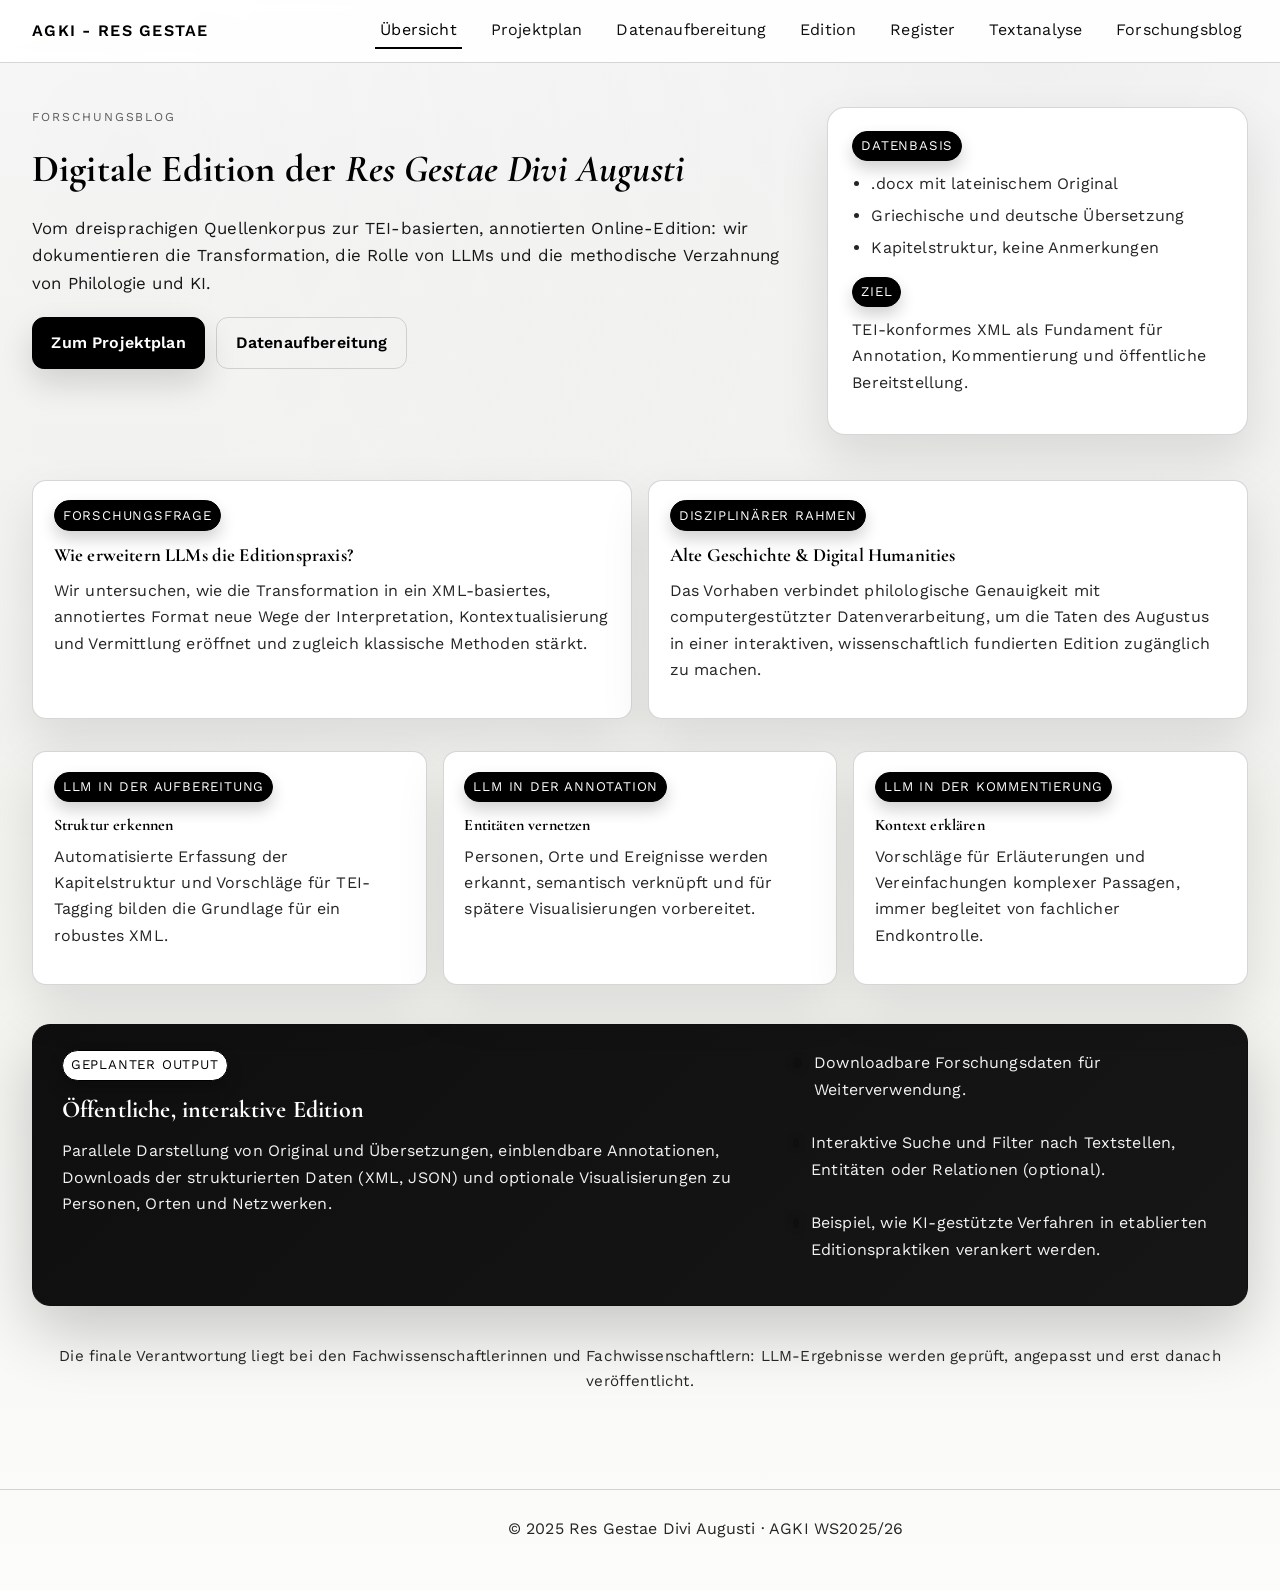
==== commit 5b49004b: "Revert "Add dark mode toggle with theme script" This reverts commit 5f4b49076e29e8860318d638b3e7029d" ====
--- a/index.html
+++ b/index.html
@@ -18,7 +18,6 @@
       <a href="textanalyse.html">Textanalyse</a>
       <a href="gesamter-forschungsblog.html">Forschungsblog</a>
     </nav>
-    <button class="theme-toggle" type="button" aria-label="Theme umschalten">Dark</button>
   </header>
 
   <main class="page">
@@ -105,6 +104,5 @@
   <footer class="site-footer">
     <p>&copy; 2025 Res Gestae Divi Augusti · AGKI WS2025/26</p>
   </footer>
-  <script src="scripts/theme.js"></script>
 </body>
 </html>
--- a/styles.css
+++ b/styles.css
@@ -15,19 +15,6 @@
   --offset-left: clamp(80px, 10vw, 160px);
 }
 
-:root[data-theme="dark"] {
-  --bg: #0c0c10;
-  --bg-alt: #12121a;
-  --panel: #15151f;
-  --card: #1a1a25;
-  --accent: #f5f5f5;
-  --accent-2: #e8e8ef;
-  --text: #f2f2f6;
-  --muted: #b6b6c4;
-  --border: rgba(255, 255, 255, 0.12);
-  --shadow: 0 24px 54px rgba(0, 0, 0, 0.45);
-}
-
 * { box-sizing: border-box; }
 
 body {
@@ -44,12 +31,6 @@
   overflow-x: hidden;
 }
 
-body[data-theme="dark"] {
-  background: radial-gradient(140% 120% at 10% 10%, rgba(255, 255, 255, 0.05), transparent 38%),
-              radial-gradient(160% 140% at 80% 0%, rgba(255, 255, 255, 0.04), transparent 42%),
-              linear-gradient(180deg, #0e0e14 0%, #0c0c12 55%, #0c0c10 100%);
-}
-
 .site-header,
 .page,
 .site-footer {
@@ -88,26 +69,6 @@
   z-index: 10;
 }
 
-body[data-theme="dark"] .site-header {
-  background: rgba(15, 15, 22, 0.9);
-}
-
-.theme-toggle {
-  margin-left: 1rem;
-  padding: 0.45rem 0.75rem;
-  border-radius: 10px;
-  border: 1px solid var(--border);
-  background: var(--panel);
-  color: var(--text);
-  cursor: pointer;
-  font-weight: 600;
-  transition: background 0.2s ease, color 0.2s ease, border-color 0.2s ease, transform 0.1s ease;
-}
-.theme-toggle:hover {
-  transform: translateY(-1px);
-  border-color: var(--accent);
-}
-
 .brand {
   font-weight: 600;
   letter-spacing: 0.08em;
@@ -119,7 +80,7 @@
   margin-left: 1.1rem;
   padding: 0.45rem 0.35rem;
   border-bottom: 2px solid transparent;
-  color: var(--text);
+  color: #0f0f0f;
   transition: color 0.15s ease, border-color 0.2s ease;
 }
 nav a:hover { color: var(--accent); }
